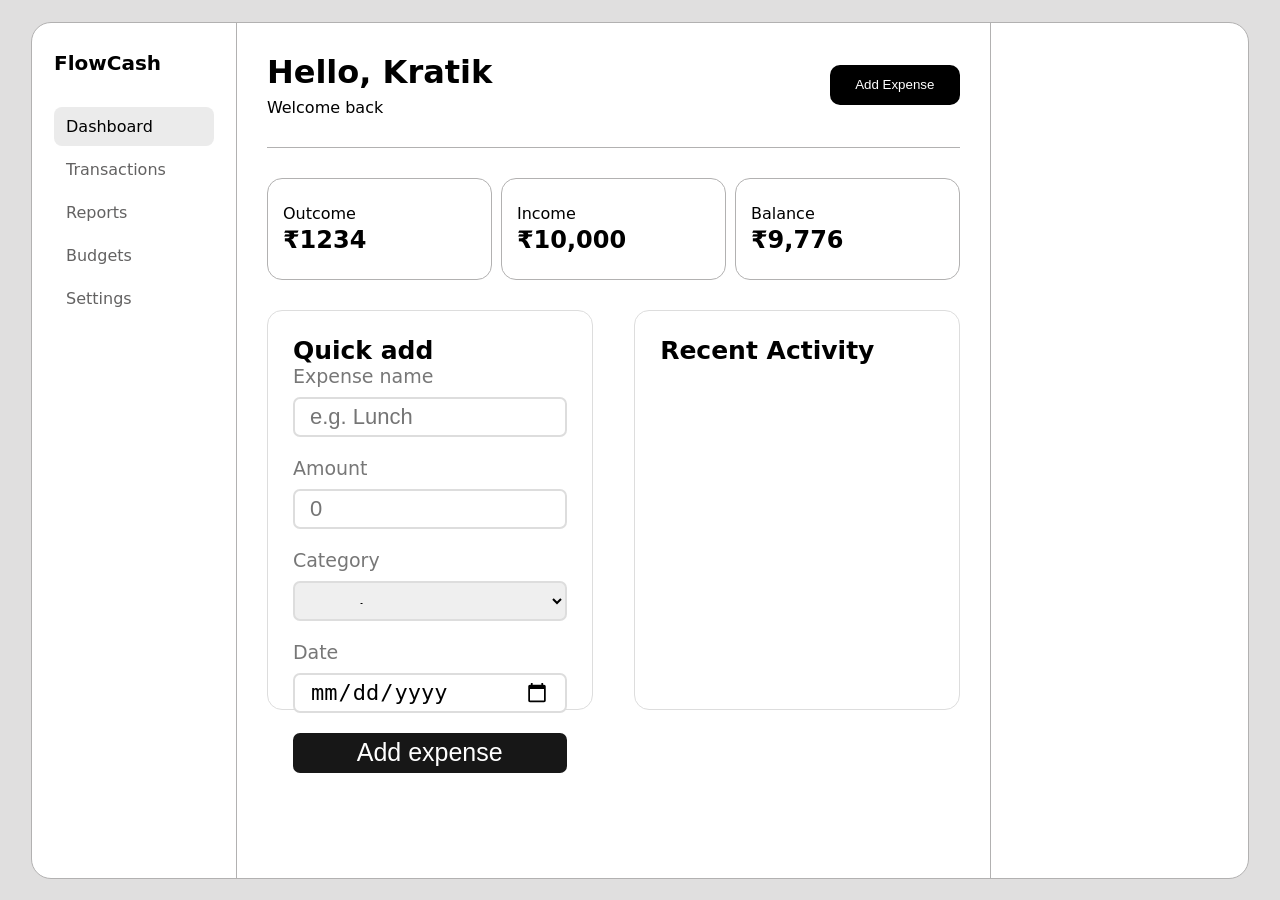
==== index.html @ b6f5ba52 "Initial commit" ====
<!DOCTYPE html>
<html lang="en">

<head>
    <meta charset="UTF-8">
    <meta name="viewport" content="width=device-width, initial-scale=1.0">
    <title>Tracker</title>
    <link rel="stylesheet" href="style.css">
</head>

<body>
    <div class="container">
        <div class="sidebox">
            <a class="brand" href="index.html">FlowCash</a>
            <div class="tabs">
                <a class="active" href="index.html">Dashboard</a>
                <a href="transaction.html">Transactions</a>
                <a href="reports.html">Reports</a>
                <a href="budgets.html">Budgets</a>
                <a href="settings.html">Settings</a>
            </div>
        </div>

        <div class="mainbox">
            <div class="top">
                <div>
                    <h1>Hello, Kratik</h1>
                    <p>Welcome back</p>
                </div>

                <button>Add Expense</button>
            </div>

            <div class="stats">
                <div class="box">
                    <p>Outcome</p>
                    <h2>₹1234</h2>
                </div>
                <div class="box">
                    <p>Income</p>
                    <h2>₹10,000</h2>
                </div>
                <div class="box">
                    <p>Balance</p>
                    <h2>₹9,776</h2>
                </div>
            </div>

            <div class="history">
                <div class="box2">
                    <h3>Quick add</h3>

                    <label>Expense name</label>
                    <input name="name" type="text" placeholder="e.g. Lunch" required>

                    <label>Amount</label>
                    <input name="amount" type="number" placeholder="0" required>

                    <label>Category</label>
                    <select name="category">
                        <option>Food</option>
                        <option>Entertainment</option>
                        <option>Transportation</option>
                        <option>Shopping</option>
                        <option>Other</option>
                    </select>

                    <label>Date</label>
                    <input name="date" type="date" required>

                    <button class="expense-btn" type="submit">
                        Add expense
                    </button>
                </div>
                <div class="box2">
                    <h3>Recent Activity</h3>
                </div>

            </div>
        </div>
        <div class="reportbox"></div>
    </div>
</body>

</html>
---- style.css ----
* {
    margin: 0;
}

body {
    background-color: rgb(224, 223, 223);
    height: 100vh;
    display: flex;
    justify-content: center;
    align-items: center;
    font-family: system-ui, -apple-system, BlinkMacSystemFont, 'Segoe UI', Roboto, Oxygen, Ubuntu, Cantarell, 'Open Sans', 'Helvetica Neue', sans-serif;
}

.container {
    background-color: white;
    border: 1px solid rgb(178, 177, 177);

    margin: 20px;
    border-radius: 20px;
    height: 95%;
    width: 95%;
    display: flex;
}

.sidebox {
    padding: 28px 22px;
    border-right: 1px solid rgb(178, 177, 177);
    display: flex;
    flex-direction: column;
    width: 15%;
}

.brand {
    font-size: 20px;
    font-weight: 600;
    text-decoration: none;
    margin-bottom: 32px;
    color: black;
}

.tabs {
    display: flex;
    flex-direction: column;
    gap: 4px;
}

.tabs a {
    text-decoration: none;
    padding: 10px 12px;
    border-radius: 8px;
    color: rgb(99, 98, 98);

}

.tabs a:hover,
.tabs a.active {
    color: black;
    background: rgba(198, 198, 198, 0.346);
}

.mainbox {
    padding: 30px 30px;
    border-right: 1px solid rgb(178, 177, 177);
    display: flex;
    flex-direction: column;
    width: 65%;
    overflow-y: auto;


}

.top {
    border-bottom: 0.5px solid rgb(178, 177, 177);
    padding-bottom: 30px;
    display: flex;
    justify-content: space-between;
    align-items: center;
}

.top p {
    margin-top: 7px;
}

.top button {
    border-radius: 10px;
    border-style: none;
    color: white;
    background-color: black;
    height: 40px;
    width: 130px;
    position:relative ;
   
}


.stats{
    justify-content: space-between;
    width: 100%;
    display: flex;
    margin-top: 30px;
}

.box{
    width: 30%;
    height: 100px;
    border-radius: 15px;
    border: 0.5px solid rgb(178, 177, 177);
    display: flex;
    flex-direction: column;
    padding-left: 15px;
    justify-content: center;
}

.box p{
    font-weight: lighter;
    margin-bottom: 3px;
}

.history{
    justify-content: space-between;
    width: 100%;
    display: flex;
    margin-top: 30px;
}
.box2 {
    width: 47%;
    height: 400px;
    border: 1px solid #ddd;
    border-radius: 15px;
    padding: 25px;
    box-sizing: border-box;
}

.box2 h3 {
    font-size: 25px;
    /* margin: 15px 0 30px; */
}

.box2 label {
    font-size: 19px;
    color: #777;
}

.box2 input,
.box2 select {
    width: 100%;
    height: 40px;
    margin: 10px 0 20px;
    border: 2px solid #ddd;
    border-radius: 7px;
    padding: 15px;
    box-sizing: border-box;
    font-size: 22px;
}

.box2 button {
    width: 100%;
    height: 40px;
    border: none;
    border-radius: 7px;
    background: #171717;
    color: white;
    font-size: 25px;
}
.reportbox {
    padding: 28px 22px;
    display: flex;
    flex-direction: column;
    width: 20%;
}
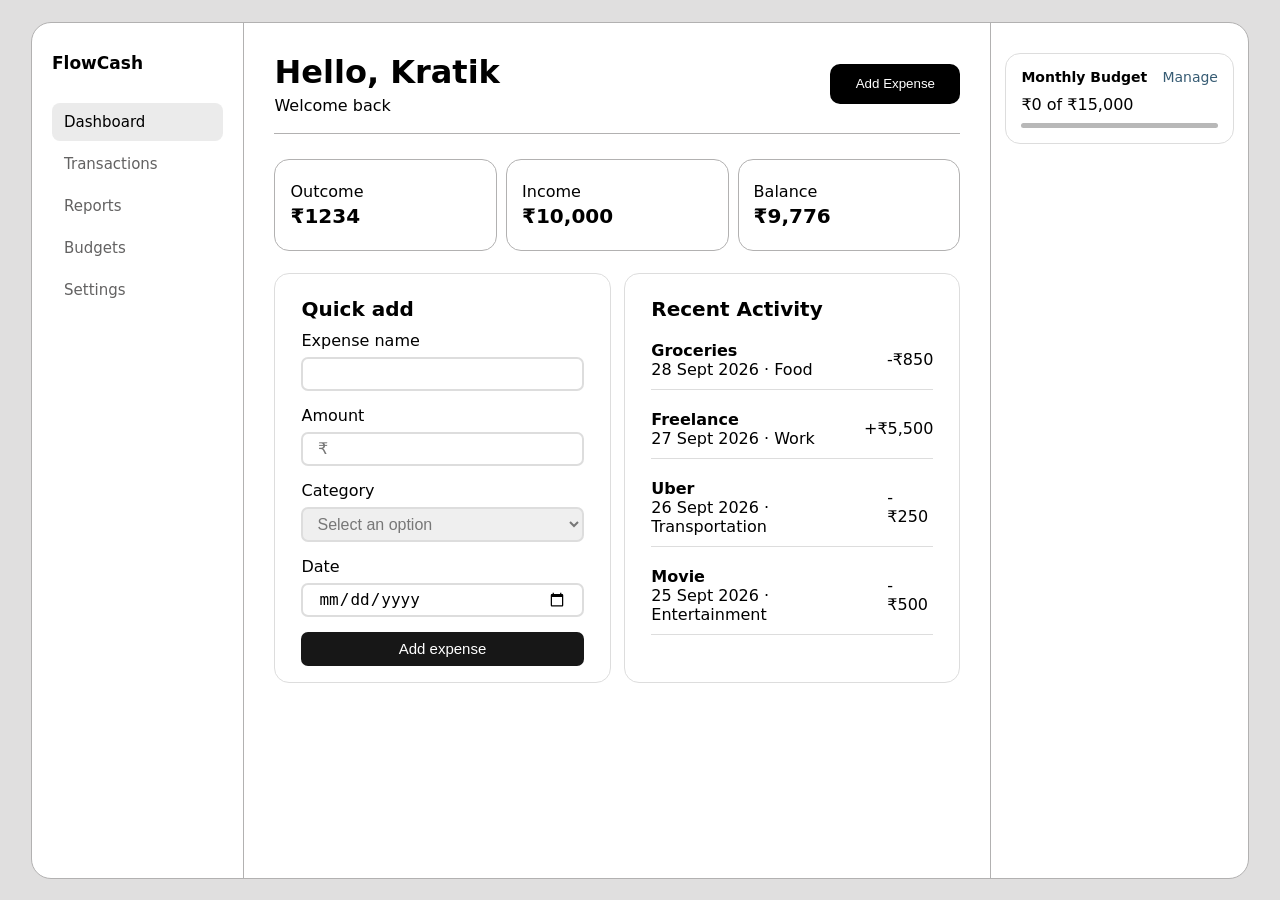
==== commit c4b7c158: "updated code" ====
--- a/index.html
+++ b/index.html
@@ -51,13 +51,14 @@
                     <h3>Quick add</h3>
 
                     <label>Expense name</label>
-                    <input name="name" type="text" placeholder="e.g. Lunch" required>
+                    <input name="name" type="text" placeholder="" required>
 
                     <label>Amount</label>
-                    <input name="amount" type="number" placeholder="0" required>
+                    <input name="amount" type="number" placeholder="₹" required>
 
                     <label>Category</label>
                     <select name="category">
+                        <option value="" disabled selected>Select an option</option>
                         <option>Food</option>
                         <option>Entertainment</option>
                         <option>Transportation</option>
@@ -74,11 +75,55 @@
                 </div>
                 <div class="box2">
                     <h3>Recent Activity</h3>
+                    <div>
+                        <div class="row">
+                            <div>
+                                <h4>Groceries</h4>
+                                <p> 28 Sept 2026 · Food</p>
+                            </div>
+                            <div>-₹850</div>
+                        </div>
+
+                        <div class="row">
+                            <div>
+                                <h4>Freelance</h4>
+                                <p>27 Sept 2026 · Work</p>
+                            </div>
+                            <div>+₹5,500</div>
+                        </div>
+
+                        <div class="row">
+                            <div>
+                                <h4> Uber
+                                </h4>
+                                <p> 26 Sept 2026 · Transportation</p>
+                            </div>
+                            <div> -₹250</div>
+                        </div>
+
+                        <div class="row">
+                            <div>
+                                <h4>Movie</h4>
+                                <p> 25 Sept 2026 · Entertainment</p>
+                            </div>
+                            <div> -₹500</div>
+                        </div>
+
+                    </div>
                 </div>
 
             </div>
         </div>
-        <div class="reportbox"></div>
+        <div class="reportbox">
+            <div class="budget">
+                <div>
+                    <h4>Monthly Budget</h4>
+                    <a href="/budgets.html">Manage</a>
+                </div>
+                <p>₹0 of ₹15,000</p>
+                <div class="bar">   </div>
+            </div>
+        </div>
     </div>
 </body>
 
--- a/style.css
+++ b/style.css
@@ -14,7 +14,6 @@
 .container {
     background-color: white;
     border: 1px solid rgb(178, 177, 177);
-
     margin: 20px;
     border-radius: 20px;
     height: 95%;
@@ -23,7 +22,7 @@
 }
 
 .sidebox {
-    padding: 28px 22px;
+    padding: 30px 20px;
     border-right: 1px solid rgb(178, 177, 177);
     display: flex;
     flex-direction: column;
@@ -31,10 +30,10 @@
 }
 
 .brand {
-    font-size: 20px;
+    font-size: 17px;
     font-weight: 600;
     text-decoration: none;
-    margin-bottom: 32px;
+    margin-bottom: 30px;
     color: black;
 }
 
@@ -49,6 +48,7 @@
     padding: 10px 12px;
     border-radius: 8px;
     color: rgb(99, 98, 98);
+    font-size: 15px;
 
 }
 
@@ -63,7 +63,7 @@
     border-right: 1px solid rgb(178, 177, 177);
     display: flex;
     flex-direction: column;
-    width: 65%;
+    width: 60%;
     overflow-y: auto;
 
 
@@ -71,14 +71,14 @@
 
 .top {
     border-bottom: 0.5px solid rgb(178, 177, 177);
-    padding-bottom: 30px;
+    padding-bottom: 18px;
     display: flex;
     justify-content: space-between;
     align-items: center;
 }
 
 .top p {
-    margin-top: 7px;
+    margin-top: 5px;
 }
 
 .top button {
@@ -88,21 +88,21 @@
     background-color: black;
     height: 40px;
     width: 130px;
-    position:relative ;
-   
-}
-
-
-.stats{
-    justify-content: space-between;
-    width: 100%;
-    display: flex;
-    margin-top: 30px;
-}
-
-.box{
+    position: relative;
+
+}
+
+
+.stats {
+    justify-content: space-between;
+    width: 100%;
+    display: flex;
+    margin-top: 25px;
+}
+
+.box {
     width: 30%;
-    height: 100px;
+    height: 90px;
     border-radius: 15px;
     border: 0.5px solid rgb(178, 177, 177);
     display: flex;
@@ -111,61 +111,124 @@
     justify-content: center;
 }
 
-.box p{
+.box h2 {
+    font-size: 020px;
+}
+
+.box p {
     font-weight: lighter;
     margin-bottom: 3px;
 }
 
-.history{
-    justify-content: space-between;
-    width: 100%;
-    display: flex;
-    margin-top: 30px;
-}
+.history {
+    justify-content: space-between;
+    width: 100%;
+    display: flex;
+    margin-top: 22px;
+}
+
 .box2 {
-    width: 47%;
-    height: 400px;
+    width: 49%;
+    height: 410px;
     border: 1px solid #ddd;
     border-radius: 15px;
-    padding: 25px;
+    padding: 18px 26px;
     box-sizing: border-box;
 }
 
 .box2 h3 {
-    font-size: 25px;
-    /* margin: 15px 0 30px; */
+    font-size: 20px;
+    margin: 5px 0 10px;
 }
 
 .box2 label {
-    font-size: 19px;
-    color: #777;
-}
-
-.box2 input,
-.box2 select {
-    width: 100%;
-    height: 40px;
-    margin: 10px 0 20px;
+    font-size: 16px;
+    color: black;
+}
+
+.box2 input {
+    width: 100%;
+    height: 23px;
+    margin: 7px 0 15px;
     border: 2px solid #ddd;
     border-radius: 7px;
     padding: 15px;
     box-sizing: border-box;
-    font-size: 22px;
+    font-size: 16px;
+
+}
+
+.box2 select {
+    width: 100%;
+    height: 35px;
+    border: 2px solid #ddd;
+    margin: 7px 0 15px;
+
+    border-radius: 7px;
+    padding-left: 10px;
+    font-size: 16px;
+    color: #777;
 }
 
 .box2 button {
     width: 100%;
-    height: 40px;
+    height: 34px;
     border: none;
     border-radius: 7px;
     background: #171717;
     color: white;
-    font-size: 25px;
-}
+    font-size: 15px;
+    padding: 3px;
+}
+
+.row {
+    display: flex;
+    flex-direction: row;
+    justify-content: space-between;
+    align-items: center;
+    width: 100%;
+    margin-top: 20px;
+    border-bottom: 0.3px solid #ddd;
+    padding-bottom: 10px;
+}
+
 .reportbox {
-    padding: 28px 22px;
+    padding: 30px 14px;
     display: flex;
     flex-direction: column;
     width: 20%;
 }
 
+.budget {
+    width: 100%;
+    height: auto;
+    border: 1px solid #ddd;
+    border-radius: 15px;
+    padding: 15px;
+    box-sizing: border-box;
+    font-size: 14px;
+
+}
+
+.budget div:first-child {
+    display: flex;
+    justify-content: space-between;
+}
+
+.budget div:first-child a {
+    text-decoration: none;
+    color: rgb(55, 92, 116);
+}
+
+.budget p{
+    margin-top: 10px;
+    font-size: 16px;
+}
+
+.bar{
+    width: 100%;
+    height: 5px;
+    margin-top: 9px;
+    border-radius: 4px;
+    background-color: #b8b8b8;
+}
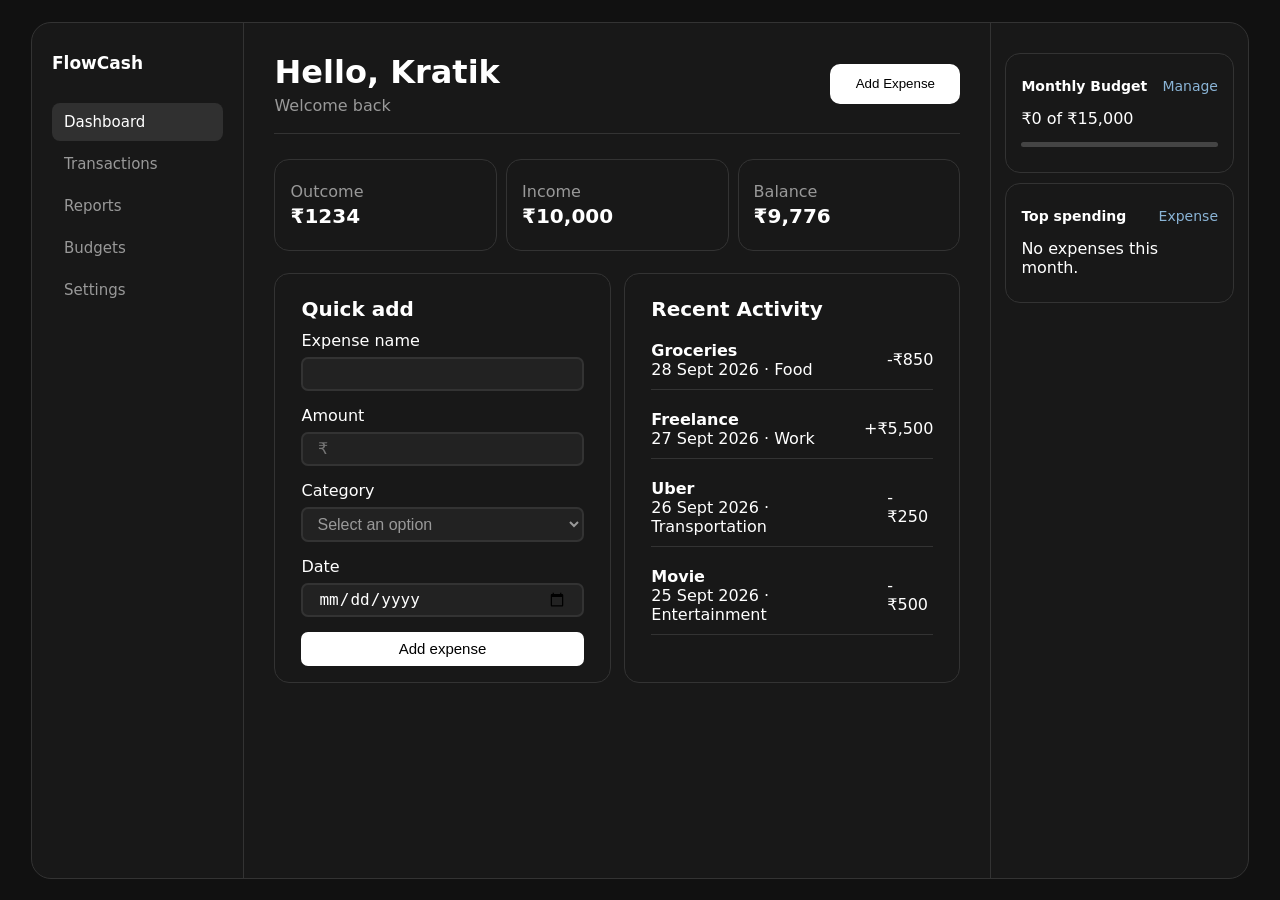
==== commit b16f7ac3: "dark mode" ====
--- a/index.html
+++ b/index.html
@@ -115,14 +115,23 @@
             </div>
         </div>
         <div class="reportbox">
-            <div class="budget">
+            <div class="budget boxx">
                 <div>
                     <h4>Monthly Budget</h4>
                     <a href="/budgets.html">Manage</a>
                 </div>
                 <p>₹0 of ₹15,000</p>
-                <div class="bar">   </div>
+                <div class="bar"></div>
             </div>
+
+            <div class="expense boxx">
+                <div>
+                    <h4>Top spending</h4>
+                    <a href="/transaction.html">Expense</a>
+                </div>
+                <p>No expenses this month.</p>
+            </div>
+
         </div>
     </div>
 </body>
--- a/style.css
+++ b/style.css
@@ -3,7 +3,7 @@
 }
 
 body {
-    background-color: rgb(224, 223, 223);
+    background-color: #111111;
     height: 100vh;
     display: flex;
     justify-content: center;
@@ -12,8 +12,8 @@
 }
 
 .container {
-    background-color: white;
-    border: 1px solid rgb(178, 177, 177);
+    background-color: #181818;
+    border: 1px solid #333333;
     margin: 20px;
     border-radius: 20px;
     height: 95%;
@@ -23,7 +23,7 @@
 
 .sidebox {
     padding: 30px 20px;
-    border-right: 1px solid rgb(178, 177, 177);
+    border-right: 1px solid #333333;
     display: flex;
     flex-direction: column;
     width: 15%;
@@ -34,7 +34,7 @@
     font-weight: 600;
     text-decoration: none;
     margin-bottom: 30px;
-    color: black;
+    color: white;
 }
 
 .tabs {
@@ -47,51 +47,48 @@
     text-decoration: none;
     padding: 10px 12px;
     border-radius: 8px;
-    color: rgb(99, 98, 98);
+    color: #999999;
     font-size: 15px;
-
 }
 
 .tabs a:hover,
 .tabs a.active {
-    color: black;
-    background: rgba(198, 198, 198, 0.346);
+    color: white;
+    background: rgba(255, 255, 255, 0.1);
 }
 
 .mainbox {
     padding: 30px 30px;
-    border-right: 1px solid rgb(178, 177, 177);
+    border-right: 1px solid #333333;
     display: flex;
     flex-direction: column;
     width: 60%;
     overflow-y: auto;
-
-
 }
 
 .top {
-    border-bottom: 0.5px solid rgb(178, 177, 177);
+    border-bottom: 0.5px solid #333333;
     padding-bottom: 18px;
     display: flex;
     justify-content: space-between;
     align-items: center;
+    color: white;
 }
 
 .top p {
     margin-top: 5px;
+    color: #999999;
 }
 
 .top button {
     border-radius: 10px;
     border-style: none;
-    color: white;
-    background-color: black;
+    color: black;
+    background-color: white;
     height: 40px;
     width: 130px;
     position: relative;
-
-}
-
+}
 
 .stats {
     justify-content: space-between;
@@ -104,11 +101,12 @@
     width: 30%;
     height: 90px;
     border-radius: 15px;
-    border: 0.5px solid rgb(178, 177, 177);
+    border: 0.5px solid #333333;
     display: flex;
     flex-direction: column;
     padding-left: 15px;
     justify-content: center;
+    color: white;
 }
 
 .box h2 {
@@ -118,6 +116,7 @@
 .box p {
     font-weight: lighter;
     margin-bottom: 3px;
+    color: #999999;
 }
 
 .history {
@@ -130,10 +129,11 @@
 .box2 {
     width: 49%;
     height: 410px;
-    border: 1px solid #ddd;
+    border: 1px solid #333333;
     border-radius: 15px;
     padding: 18px 26px;
     box-sizing: border-box;
+    color: white;
 }
 
 .box2 h3 {
@@ -143,31 +143,32 @@
 
 .box2 label {
     font-size: 16px;
-    color: black;
+    color: white;
 }
 
 .box2 input {
     width: 100%;
     height: 23px;
     margin: 7px 0 15px;
-    border: 2px solid #ddd;
+    border: 2px solid #333333;
     border-radius: 7px;
     padding: 15px;
     box-sizing: border-box;
     font-size: 16px;
-
+    background-color: #222222;
+    color: white;
 }
 
 .box2 select {
     width: 100%;
     height: 35px;
-    border: 2px solid #ddd;
+    border: 2px solid #333333;
     margin: 7px 0 15px;
-
     border-radius: 7px;
     padding-left: 10px;
     font-size: 16px;
-    color: #777;
+    color: #999999;
+    background-color: #222222;
 }
 
 .box2 button {
@@ -175,8 +176,8 @@
     height: 34px;
     border: none;
     border-radius: 7px;
-    background: #171717;
-    color: white;
+    background: white;
+    color: black;
     font-size: 15px;
     padding: 3px;
 }
@@ -188,7 +189,7 @@
     align-items: center;
     width: 100%;
     margin-top: 20px;
-    border-bottom: 0.3px solid #ddd;
+    border-bottom: 0.3px solid #333333;
     padding-bottom: 10px;
 }
 
@@ -199,36 +200,47 @@
     width: 20%;
 }
 
-.budget {
-    width: 100%;
-    height: auto;
-    border: 1px solid #ddd;
+.boxx {
+    width: 100%;
+    border: 1px solid #333333;
     border-radius: 15px;
     padding: 15px;
     box-sizing: border-box;
     font-size: 14px;
-
-}
-
-.budget div:first-child {
-    display: flex;
-    justify-content: space-between;
-}
-
-.budget div:first-child a {
+    color: white;
+    display: flex;
+    /* align-items: center; */
+    justify-content: center;
+    flex-direction: column;
+}
+
+.boxx div:first-child {
+    display: flex;
+    justify-content: space-between;
+}
+
+.boxx div:first-child a {
     text-decoration: none;
-    color: rgb(55, 92, 116);
-}
-
-.budget p{
+    color: #8ab4d6;
+}
+
+.boxx p {
+    margin-top: 15px;
+    font-size: 16px;
+}
+
+.bar {
+    width: 100%;
+    height: 5px;
+    margin-top: 14px;
+    border-radius: 4px;
+    background-color: #444444;
+}
+.budget{
+    height: 120px;
+}
+
+.expense{
+    height: 120px;
     margin-top: 10px;
-    font-size: 16px;
-}
-
-.bar{
-    width: 100%;
-    height: 5px;
-    margin-top: 9px;
-    border-radius: 4px;
-    background-color: #b8b8b8;
 }
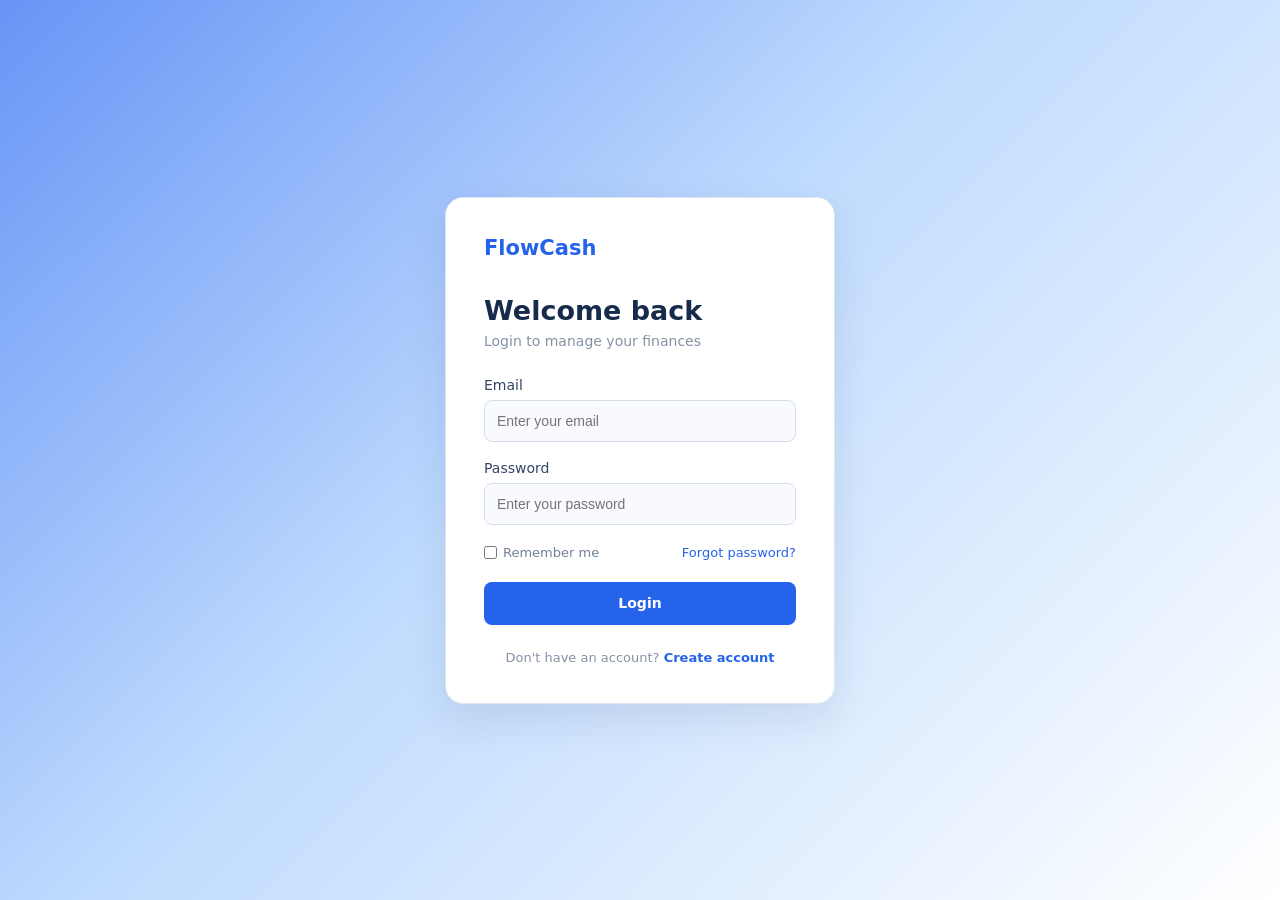
==== commit 4aaf7434: "login" ====
--- a/index.html
+++ b/index.html
@@ -4,136 +4,46 @@
 <head>
     <meta charset="UTF-8">
     <meta name="viewport" content="width=device-width, initial-scale=1.0">
-    <title>Tracker</title>
-    <link rel="stylesheet" href="style.css">
+    <title>FlowCash - Login</title>
+    <link rel="stylesheet" href="login.css">
 </head>
 
 <body>
-    <div class="container">
-        <div class="sidebox">
-            <a class="brand" href="index.html">FlowCash</a>
-            <div class="tabs">
-                <a class="active" href="index.html">Dashboard</a>
-                <a href="transaction.html">Transactions</a>
-                <a href="reports.html">Reports</a>
-                <a href="budgets.html">Budgets</a>
-                <a href="settings.html">Settings</a>
-            </div>
-        </div>
 
-        <div class="mainbox">
-            <div class="top">
-                <div>
-                    <h1>Hello, Kratik</h1>
-                    <p>Welcome back</p>
-                </div>
+    <div class="loginbox">
 
-                <button>Add Expense</button>
+        <div class="logo">FlowCash</div>
+
+        <h1>Welcome back</h1>
+        <p class="subtitle">Login to manage your finances</p>
+
+        <form>
+
+            <label>Email</label>
+            <input type="email" placeholder="Enter your email">
+
+            <label>Password</label>
+            <input type="password" placeholder="Enter your password" >
+
+            <div class="options">
+                <label>
+                    <input type="checkbox">
+                    Remember me
+                </label>
+
+                <a href="#">Forgot password?</a>
             </div>
 
-            <div class="stats">
-                <div class="box">
-                    <p>Outcome</p>
-                    <h2>₹1234</h2>
-                </div>
-                <div class="box">
-                    <p>Income</p>
-                    <h2>₹10,000</h2>
-                </div>
-                <div class="box">
-                    <p>Balance</p>
-                    <h2>₹9,776</h2>
-                </div>
-            </div>
+            <a class=button href="dashboard.html">Login</a>
+        </form>
 
-            <div class="history">
-                <div class="box2">
-                    <h3>Quick add</h3>
+        <p class="signup">
+            Don't have an account?
+            <a href="#">Create account</a>
+        </p>
 
-                    <label>Expense name</label>
-                    <input name="name" type="text" placeholder="" required>
+    </div>
 
-                    <label>Amount</label>
-                    <input name="amount" type="number" placeholder="₹" required>
-
-                    <label>Category</label>
-                    <select name="category">
-                        <option value="" disabled selected>Select an option</option>
-                        <option>Food</option>
-                        <option>Entertainment</option>
-                        <option>Transportation</option>
-                        <option>Shopping</option>
-                        <option>Other</option>
-                    </select>
-
-                    <label>Date</label>
-                    <input name="date" type="date" required>
-
-                    <button class="expense-btn" type="submit">
-                        Add expense
-                    </button>
-                </div>
-                <div class="box2">
-                    <h3>Recent Activity</h3>
-                    <div>
-                        <div class="row">
-                            <div>
-                                <h4>Groceries</h4>
-                                <p> 28 Sept 2026 · Food</p>
-                            </div>
-                            <div>-₹850</div>
-                        </div>
-
-                        <div class="row">
-                            <div>
-                                <h4>Freelance</h4>
-                                <p>27 Sept 2026 · Work</p>
-                            </div>
-                            <div>+₹5,500</div>
-                        </div>
-
-                        <div class="row">
-                            <div>
-                                <h4> Uber
-                                </h4>
-                                <p> 26 Sept 2026 · Transportation</p>
-                            </div>
-                            <div> -₹250</div>
-                        </div>
-
-                        <div class="row">
-                            <div>
-                                <h4>Movie</h4>
-                                <p> 25 Sept 2026 · Entertainment</p>
-                            </div>
-                            <div> -₹500</div>
-                        </div>
-
-                    </div>
-                </div>
-
-            </div>
-        </div>
-        <div class="reportbox">
-            <div class="budget boxx">
-                <div>
-                    <h4>Monthly Budget</h4>
-                    <a href="/budgets.html">Manage</a>
-                </div>
-                <p>₹0 of ₹15,000</p>
-                <div class="bar"></div>
-            </div>
-
-            <div class="expense boxx">
-                <div>
-                    <h4>Top spending</h4>
-                    <a href="/transaction.html">Expense</a>
-                </div>
-                <p>No expenses this month.</p>
-            </div>
-
-        </div>
-    </div>
 </body>
 
 </html>
--- a/login.css
+++ b/login.css
@@ -0,0 +1,128 @@
+* {
+    margin: 0;
+    box-sizing: border-box;
+}
+
+body {
+    height: 100vh;
+    display: flex;
+    justify-content: center;
+    align-items: center;
+    font-family: system-ui, -apple-system, BlinkMacSystemFont, 'Segoe UI', Roboto, sans-serif;
+    background: linear-gradient(135deg, #6895f6 0%, #BFDBFE 45%, #FFFFFF 100%);
+}
+
+.loginbox {
+    width: 390px;
+    padding: 38px;
+    background-color: #FFFFFF;
+    border: 1px solid #DCE5F0;
+    border-radius: 18px;
+    box-shadow: 0 15px 40px rgba(23, 43, 77, 0.10);
+}
+
+.logo {
+    color: #2563EB;
+    font-size: 21px;
+    font-weight: 700;
+    margin-bottom: 35px;
+}
+
+h1 {
+    font-size: 27px;
+    margin-bottom: 7px;
+    color: #172B4D;
+}
+
+.subtitle {
+    color: #8492A6;
+    font-size: 14px;
+    margin-bottom: 28px;
+}
+
+form {
+    display: flex;
+    flex-direction: column;
+}
+
+form > label {
+    font-size: 14px;
+    font-weight: 500;
+    margin-bottom: 7px;
+    color: #344563;
+}
+
+input[type="email"],
+input[type="password"] {
+    height: 42px;
+    border: 1px solid #D5DFEC;
+    border-radius: 8px;
+    padding: 0 12px;
+    margin-bottom: 18px;
+    background-color: #F8FAFD;
+    color: #172B4D;
+    outline: none;
+    font-size: 14px;
+}
+
+input[type="email"]:focus,
+input[type="password"]:focus {
+    border-color: #2563EB;
+    background-color: #FFFFFF;
+}
+
+.options {
+    display: flex;
+    justify-content: space-between;
+    align-items: center;
+    margin: 2px 0 22px;
+    font-size: 13px;
+}
+
+.options label {
+    display: flex;
+    align-items: center;
+    gap: 6px;
+    color: #718096;
+}
+
+.options input {
+    accent-color: #2563EB;
+}
+
+.options a {
+    color: #2563EB;
+    text-decoration: none;
+}
+
+.button {
+    height: 43px;
+    border: none;
+    border-radius: 8px;
+    background-color: #2563EB;
+    color: #FFFFFF;
+    font-size: 14px;
+    font-weight: 600;
+    cursor: pointer;
+    display: flex;
+    justify-content: center;
+    align-items: center;
+    text-decoration: none;
+}
+
+.button:hover {
+    background-color: #1D4ED8;
+}
+
+.signup {
+    text-align: center;
+    margin-top: 25px;
+    font-size: 13px;
+    color: #8492A6;
+}
+
+.signup a {
+    color: #2563EB;
+    text-decoration: none;
+    font-weight: 600;
+}
